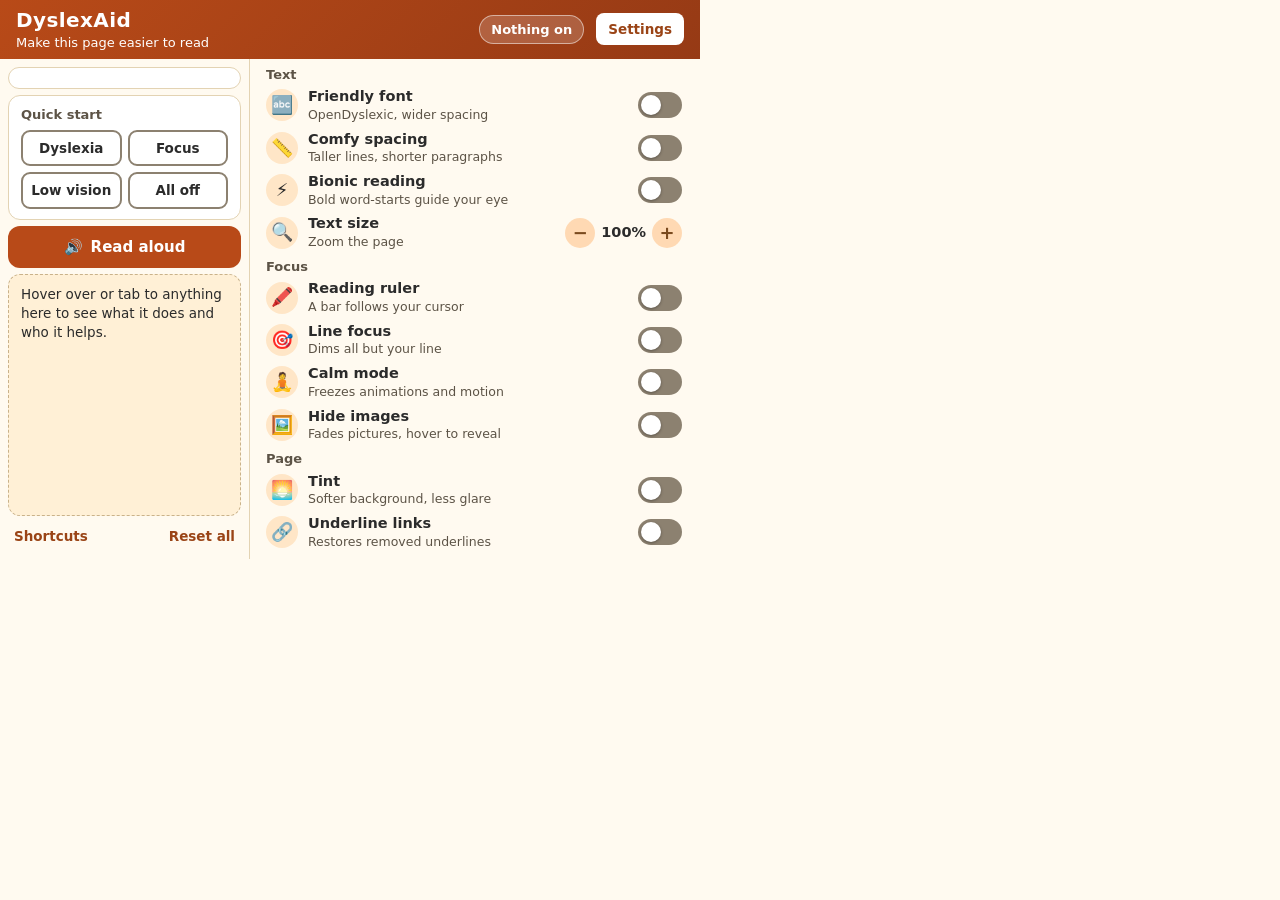
==== popup/popup.html @ 9f463ade "v1.4.0: redesign the popup around presets, a live preview, and a help panel The old popup was a flat" ====
<!DOCTYPE html>
<html lang="en">
<head>
  <meta charset="utf-8">
  <title>DyslexAid</title>
  <link rel="stylesheet" href="popup.css">
</head>
<body>
  <header>
    <div>
      <h1>DyslexAid</h1>
      <p class="tagline">Make this page easier to read</p>
    </div>
    <span class="count" id="count" aria-live="polite">Nothing on</span>
    <button id="options" class="header-button" data-help="Opens the settings page: bionic boldness, tint color, ruler height, read-aloud speed, and the list of paused sites.">Settings</button>
  </header>

  <div class="layout">
    <aside class="left">
      <section class="card preview" id="preview" aria-label="Preview of your current settings">
        <p id="preview-text"></p>
      </section>

      <section class="card" aria-labelledby="presets-title">
        <h2 id="presets-title">Quick start</h2>
        <div class="presets">
          <button data-preset="dyslexia" data-help="Dyslexia preset: friendly font, comfy spacing, bionic reading, and a soft tint. A good first thing to try.">Dyslexia</button>
          <button data-preset="focus" data-help="Focus preset for ADHD: reading ruler, calm mode, and faded images, so the page holds still and you keep your place.">Focus</button>
          <button data-preset="vision" data-help="Low vision preset: bigger text, comfy spacing, underlined links, and the reading ruler.">Low vision</button>
          <button data-preset="off" data-help="Turns every feature off and sets text size back to normal. Your settings page choices stay as they are.">All off</button>
        </div>
      </section>

      <button class="speak" id="speak" data-help="Reads the text you selected out loud, or the whole article if nothing is selected. Press again, or click the button that appears on the page, to stop.">
        <span aria-hidden="true">🔊</span> Read aloud
      </button>

      <p id="help" role="status">Hover over or tab to anything here to see what it does and who it helps.</p>

      <label class="card control site-row" id="site-row" hidden data-help="Turns DyslexAid off just for this website, without changing any of your settings.">
        <span class="icon" aria-hidden="true">🌐</span>
        <span class="text">
          <span class="name">On this site</span>
          <span class="desc" id="site-host"></span>
        </span>
        <input type="checkbox" id="site-toggle">
        <span class="switch"></span>
      </label>

      <div class="footer-buttons">
        <button id="shortcuts" data-help="Opens Chrome's keyboard shortcut page. The defaults are Alt+Shift+R for the ruler, Alt+Shift+B for bionic reading, and Alt+Shift+S for read aloud.">Shortcuts</button>
        <button id="reset" data-help="Clears every setting, including the settings page and paused sites. It asks for a second click first.">Reset all</button>
      </div>
    </aside>

    <main class="right">
      <h2 class="group">Text</h2>
      <label class="row" data-help="Switches the page to OpenDyslexic, a font with heavy letter bottoms that keeps b, d, p, and q from flipping. Helps with dyslexia.">
        <span class="icon" aria-hidden="true">🔤</span>
        <span class="text"><span class="name">Friendly font</span><span class="desc">OpenDyslexic, wider spacing</span></span>
        <input type="checkbox" data-feature="font">
        <span class="switch"></span>
      </label>
      <label class="row" data-help="Adds room between lines and paragraphs and keeps lines short, so your eye finds the next line without hunting. Helps with dyslexia and low vision.">
        <span class="icon" aria-hidden="true">📏</span>
        <span class="text"><span class="name">Comfy spacing</span><span class="desc">Taller lines, shorter paragraphs</span></span>
        <input type="checkbox" data-feature="spacing">
        <span class="switch"></span>
      </label>
      <label class="row" data-help="Bolds the start of each word so your eye jumps from anchor to anchor instead of reading letter by letter. Helps with dyslexia and ADHD. Boldness is adjustable in Settings.">
        <span class="icon" aria-hidden="true">⚡</span>
        <span class="text"><span class="name">Bionic reading</span><span class="desc">Bold word-starts guide your eye</span></span>
        <input type="checkbox" data-feature="bionic">
        <span class="switch"></span>
      </label>

      <div class="row zoom-row" data-help="Zooms the whole page from 100% to 160%. The popup stays the same size.">
        <span class="icon" aria-hidden="true">🔍</span>
        <span class="text"><span class="name" id="zoom-label">Text size</span><span class="desc">Zoom the page</span></span>
        <span class="stepper" role="group" aria-labelledby="zoom-label">
          <button id="zoom-down" aria-label="Smaller text">−</button>
          <span id="zoom-value" aria-live="polite">100%</span>
          <button id="zoom-up" aria-label="Bigger text">+</button>
        </span>
      </div>

      <h2 class="group">Focus</h2>
      <label class="row" data-help="A soft highlight bar follows your mouse so you never lose your line. Helps with dyslexia. Height is adjustable in Settings.">
        <span class="icon" aria-hidden="true">🖍️</span>
        <span class="text"><span class="name">Reading ruler</span><span class="desc">A bar follows your cursor</span></span>
        <input type="checkbox" data-feature="ruler">
        <span class="switch"></span>
      </label>
      <label class="row" data-help="Dims everything except a band around your mouse. A stronger version of the ruler. Helps with ADHD.">
        <span class="icon" aria-hidden="true">🎯</span>
        <span class="text"><span class="name">Line focus</span><span class="desc">Dims all but your line</span></span>
        <input type="checkbox" data-feature="focus">
        <span class="switch"></span>
      </label>
      <label class="row" data-help="Stops animations and moving parts on the page. Helps with ADHD, migraines, and motion sickness.">
        <span class="icon" aria-hidden="true">🧘</span>
        <span class="text"><span class="name">Calm mode</span><span class="desc">Freezes animations and motion</span></span>
        <input type="checkbox" data-feature="calm">
        <span class="switch"></span>
      </label>
      <label class="row" data-help="Fades pictures and videos so the text stands alone. Move your mouse over one to see it. Helps with ADHD.">
        <span class="icon" aria-hidden="true">🖼️</span>
        <span class="text"><span class="name">Hide images</span><span class="desc">Fades pictures, hover to reveal</span></span>
        <input type="checkbox" data-feature="images">
        <span class="switch"></span>
      </label>

      <h2 class="group">Page</h2>
      <label class="row" data-help="Softens a bright white background with a cream, blue, yellow, or green tint. Pick the color in Settings. Helps with glare and visual stress. Dark pages are left alone.">
        <span class="icon" aria-hidden="true">🌅</span>
        <span class="text"><span class="name">Tint</span><span class="desc">Softer background, less glare</span></span>
        <input type="checkbox" data-feature="tint">
        <span class="switch"></span>
      </label>
      <label class="row" data-help="Puts underlines back on links that rely on color alone. Helps with low vision and color blindness.">
        <span class="icon" aria-hidden="true">🔗</span>
        <span class="text"><span class="name">Underline links</span><span class="desc">Restores removed underlines</span></span>
        <input type="checkbox" data-feature="links">
        <span class="switch"></span>
      </label>
    </main>
  </div>
  <script src="popup.js"></script>
</body>
</html>
---- popup/popup.css ----
/* DyslexAid popup. Two columns so the whole thing fits inside
   Chrome's 600px popup limit with nothing to scroll. The popup
   itself stays in the system font; OpenDyslexic shows in the
   preview card, where its wide glyphs cannot push the layout past
   the limit.
   Every color pair is checked against WCAG AA (4.5:1 text,
   3:1 controls). Palette:
     background   #fffaf0    card        #ffffff   card line  #e3d3b3
     text         #2b2b2b    muted text  #5c5346
     accent       #9a4416    filled      #b84a18   switch off #8c8170
     switch on    #c9541b    header      #b84a18 to #963a15 */

@font-face {
  font-family: "OpenDyslexic";
  src: url("../fonts/OpenDyslexic-Regular.woff2") format("woff2");
  font-weight: 400;
}
@font-face {
  font-family: "OpenDyslexic";
  src: url("../fonts/OpenDyslexic-Bold.woff2") format("woff2");
  font-weight: 700;
}

* { margin: 0; padding: 0; box-sizing: border-box; }

body {
  width: 700px;
  font-family: -apple-system, "Segoe UI", system-ui, sans-serif;
  font-size: 14.5px;
  line-height: 1.35;
  background: #fffaf0;
  color: #2b2b2b;
}
button { font: inherit; color: inherit; cursor: pointer; }

/* ---------- header ---------- */
header {
  display: flex;
  align-items: center;
  gap: 12px;
  padding: 7px 16px;
  background: linear-gradient(135deg, #b84a18, #963a15);
  color: #fff;
}
header > div { flex: 1; }
h1 { font-size: 20px; letter-spacing: 0.02em; }
.tagline { font-size: 13px; }
.count {
  font-size: 13px;
  font-weight: 600;
  padding: 5px 11px;
  border-radius: 999px;
  background: rgba(255, 255, 255, 0.18);
  border: 1px solid rgba(255, 255, 255, 0.5);
}
.header-button {
  background: #fff;
  color: #9a4416;
  border: none;
  border-radius: 8px;
  padding: 7px 12px;
  font-weight: 600;
  font-size: 13.5px;
}
.header-button:hover { background: #ffe6c7; }

/* ---------- layout ---------- */
.layout { display: grid; grid-template-columns: 250px 1fr; }
.left {
  display: flex;
  flex-direction: column;
  gap: 6px;
  padding: 8px;
  border-right: 1px solid #e3d3b3;
}
.right { padding: 3px 6px 5px 4px; }

.card {
  background: #fff;
  border: 1px solid #e3d3b3;
  border-radius: 12px;
  padding: 10px 12px;
}
h2 { font-size: 13px; font-weight: 700; color: #5c5346; }
.card h2 { margin-bottom: 7px; }

/* ---------- preview ---------- */
.preview { padding: 10px 12px; transition: background 0.2s; }
.preview p { font-size: 14.5px; line-height: 1.45; color: #2b2b2b; }
.preview p a { color: #1a4fa3; text-decoration: none; }
.preview p b { font-weight: inherit; }
.preview[data-font] p {
  font-family: "OpenDyslexic", Verdana, sans-serif;
  letter-spacing: 0.03em;
  word-spacing: 0.12em;
  font-size: 13.5px;
}
.preview[data-spacing] p { line-height: 1.9; }
.preview[data-bionic] p b { font-weight: 700; }
.preview[data-links] p a { text-decoration: underline; text-underline-offset: 2px; }
.preview[data-tint="cream"]  { background: #faf4e3; }
.preview[data-tint="blue"]   { background: #e6f0fa; }
.preview[data-tint="yellow"] { background: #fdf3cf; }
.preview[data-tint="green"]  { background: #e8f4e4; }

/* ---------- presets ---------- */
.presets { display: grid; grid-template-columns: 1fr 1fr; gap: 6px; }
.presets button {
  padding: 7px 6px;
  border: 2px solid #8c8170;
  border-radius: 9px;
  background: #fff;
  font-weight: 600;
  font-size: 13.5px;
}
.presets button:hover { background: #fff0d6; border-color: #9a4416; }
.presets button[aria-pressed="true"] {
  background: #b84a18;
  border-color: #b84a18;
  color: #fff;
}

/* ---------- small controls in the left column ---------- */
.control {
  display: flex;
  align-items: center;
  gap: 10px;
  padding: 8px 12px;
}
.control .name { font-weight: 600; flex: 1; white-space: nowrap; }
.control .text { flex: 1; display: flex; flex-direction: column; }
.stepper { display: flex; align-items: center; gap: 6px; }
.stepper button {
  width: 30px; height: 30px;
  border: none;
  border-radius: 50%;
  background: #ffd9b3;
  color: #7a4a1e;
  font-size: 18px;
  font-weight: 700;
  line-height: 1;
}
.stepper button:hover { background: #ffc98f; }
#zoom-value { font-weight: 600; min-width: 44px; text-align: center; }

.speak {
  display: flex;
  align-items: center;
  justify-content: center;
  gap: 8px;
  padding: 11px;
  border: none;
  border-radius: 12px;
  background: #b84a18;
  color: #fff;
  font-size: 15px;
  font-weight: 700;
}
.speak:hover { background: #963a15; }

#help {
  flex: 1;
  min-height: 64px;
  padding: 10px 12px;
  border-radius: 12px;
  background: #fff0d6;
  border: 1px dashed #c9b28a;
  font-size: 13.5px;
  line-height: 1.4;
  color: #2b2b2b;
}

.site-row { cursor: pointer; }
.site-row .name { white-space: nowrap; }
.site-row .desc {
  font-size: 12.5px;
  color: #5c5346;
  max-width: 150px;
  overflow: hidden;
  text-overflow: ellipsis;
  white-space: nowrap;
}

.footer-buttons { display: flex; justify-content: space-between; }
.footer-buttons button {
  border: none;
  background: none;
  color: #9a4416;
  font-size: 13.5px;
  font-weight: 600;
  padding: 5px 6px;
  border-radius: 6px;
}
.footer-buttons button:hover { background: #fff0d6; text-decoration: underline; }

/* ---------- feature rows ---------- */
.group { padding: 4px 12px 1px; }
.row {
  display: flex;
  align-items: center;
  gap: 10px;
  padding: 3px 12px;
  border-radius: 10px;
  cursor: pointer;
  position: relative;
}
.row:hover { background: #fff0d6; }
.zoom-row { cursor: default; }
.icon {
  width: 32px; height: 32px;
  border-radius: 50%;
  background: #ffe6c7;
  display: inline-flex;
  align-items: center;
  justify-content: center;
  font-size: 18px;
  flex-shrink: 0;
}
.text { flex: 1; display: flex; flex-direction: column; }
.name { font-size: 14.5px; font-weight: 600; }
.desc { font-size: 12.5px; color: #5c5346; }

/* Toggle switch: the real checkbox is visually hidden but still
   focusable, so keyboard users can Tab to it and toggle with Space. */
.row input, .site-row input {
  position: absolute;
  width: 1px; height: 1px;
  opacity: 0;
}
.switch {
  width: 44px; height: 26px;
  border-radius: 13px;
  background: #8c8170;
  position: relative;
  transition: background 0.15s;
  flex-shrink: 0;
}
.switch::after {
  content: "";
  position: absolute;
  top: 3px; left: 3px;
  width: 20px; height: 20px;
  border-radius: 50%;
  background: #fff;
  box-shadow: 0 1px 3px rgba(0,0,0,0.35);
  transition: left 0.15s;
}
input:checked + .switch { background: #c9541b; }
input:checked + .switch::after { left: 21px; }
/* A check mark on the track, so on and off are not told apart by color alone. */
input:checked + .switch::before {
  content: "\2713";
  position: absolute;
  left: 8px; top: 3px;
  font-size: 15px;
  font-weight: 700;
  color: #fff;
}

/* ---------- keyboard focus ---------- */
input:focus-visible + .switch,
button:focus-visible {
  outline: 3px solid #9a4416;
  outline-offset: 2px;
}
.header-button:focus-visible { outline-color: #fff; }

/* Motion-sensitive users get no animation, not even the switch slide. */
@media (prefers-reduced-motion: reduce) {
  .switch, .switch::after, .preview { transition: none; }
}

/* Author rules above outrank the browser default for [hidden]; restore it. */
[hidden] { display: none !important; }
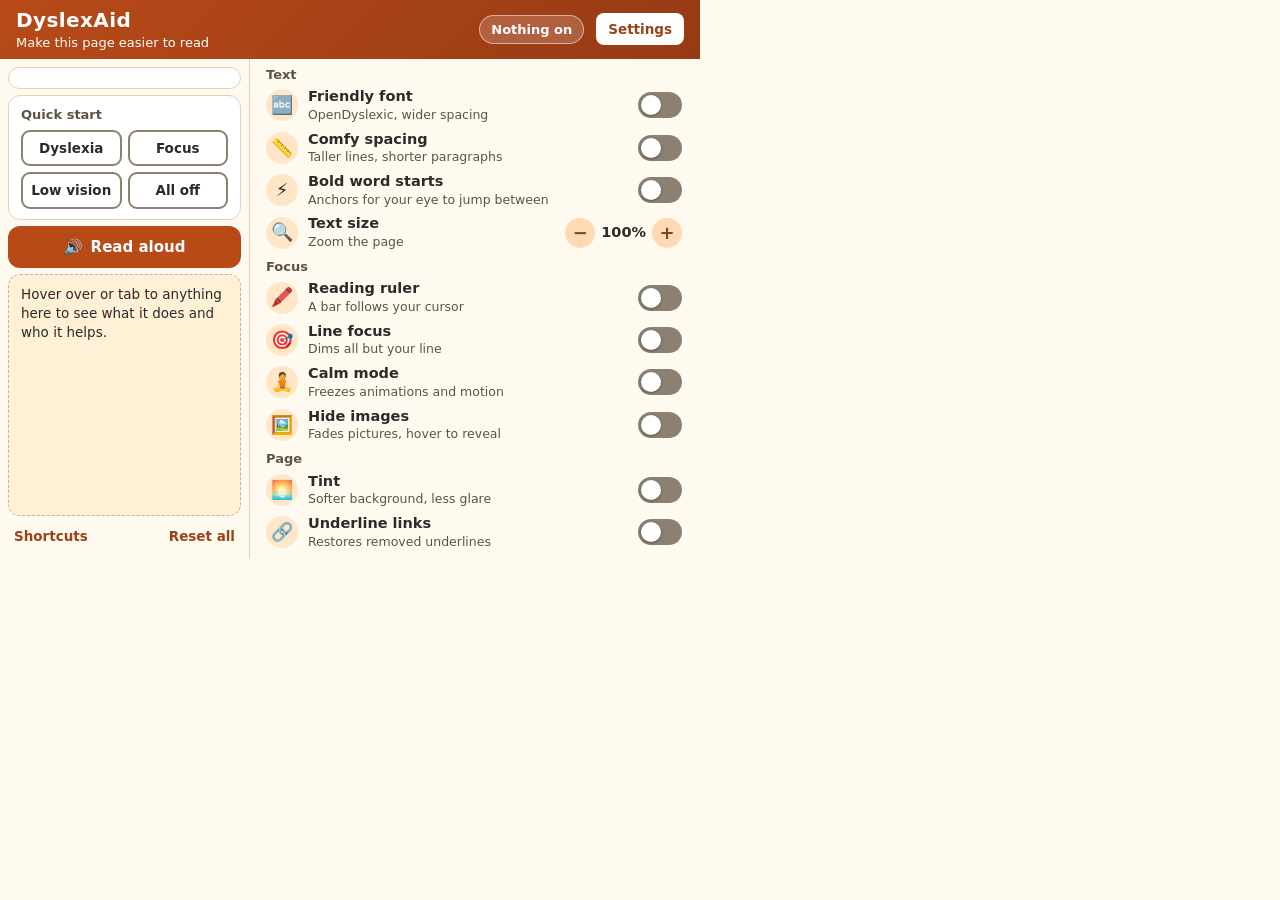
==== commit e11dbd5f: "v1.5.0: welcome page, keyboard ruler, website, store images A welcome page opens on first install wi" ====
--- a/popup/popup.html
+++ b/popup/popup.html
@@ -24,7 +24,7 @@
       <section class="card" aria-labelledby="presets-title">
         <h2 id="presets-title">Quick start</h2>
         <div class="presets">
-          <button data-preset="dyslexia" data-help="Dyslexia preset: friendly font, comfy spacing, bionic reading, and a soft tint. A good first thing to try.">Dyslexia</button>
+          <button data-preset="dyslexia" data-help="Dyslexia preset: friendly font, comfy spacing, bold word starts, and a soft tint. A good first thing to try.">Dyslexia</button>
           <button data-preset="focus" data-help="Focus preset for ADHD: reading ruler, calm mode, and faded images, so the page holds still and you keep your place.">Focus</button>
           <button data-preset="vision" data-help="Low vision preset: bigger text, comfy spacing, underlined links, and the reading ruler.">Low vision</button>
           <button data-preset="off" data-help="Turns every feature off and sets text size back to normal. Your settings page choices stay as they are.">All off</button>
@@ -48,7 +48,7 @@
       </label>
 
       <div class="footer-buttons">
-        <button id="shortcuts" data-help="Opens Chrome's keyboard shortcut page. The defaults are Alt+Shift+R for the ruler, Alt+Shift+B for bionic reading, and Alt+Shift+S for read aloud.">Shortcuts</button>
+        <button id="shortcuts" data-help="Opens Chrome's keyboard shortcut page. The defaults are Alt+Shift+R for the ruler, Alt+Shift+B for bold word starts, and Alt+Shift+S for read aloud.">Shortcuts</button>
         <button id="reset" data-help="Clears every setting, including the settings page and paused sites. It asks for a second click first.">Reset all</button>
       </div>
     </aside>
@@ -67,9 +67,9 @@
         <input type="checkbox" data-feature="spacing">
         <span class="switch"></span>
       </label>
-      <label class="row" data-help="Bolds the start of each word so your eye jumps from anchor to anchor instead of reading letter by letter. Helps with dyslexia and ADHD. Boldness is adjustable in Settings.">
+      <label class="row" data-help="Bolds the first part of each word so your eye jumps from anchor to anchor instead of reading letter by letter. Helps with dyslexia and ADHD. The amount is adjustable in Settings.">
         <span class="icon" aria-hidden="true">⚡</span>
-        <span class="text"><span class="name">Bionic reading</span><span class="desc">Bold word-starts guide your eye</span></span>
+        <span class="text"><span class="name">Bold word starts</span><span class="desc">Anchors for your eye to jump between</span></span>
         <input type="checkbox" data-feature="bionic">
         <span class="switch"></span>
       </label>
